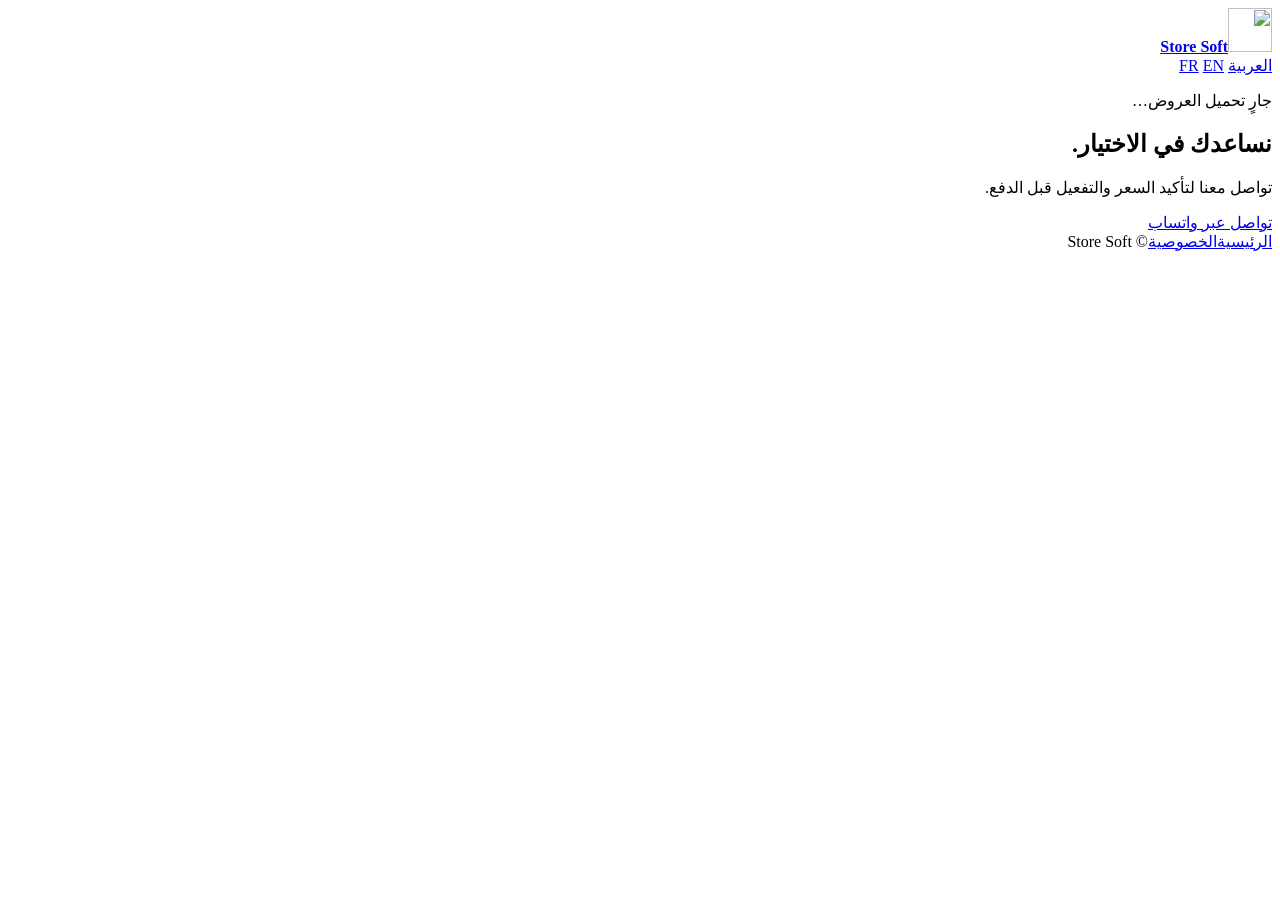
==== pricing/index.html @ 0ac0b31d "chore: serve the site on storesoft.org Copy of dzstoredzd.github.io. CNAME, canonical, og, sitemap a" ====
<!DOCTYPE html>
<html lang="ar" dir="rtl">
<head>
  <meta charset="utf-8" />
  <meta name="viewport" content="width=device-width, initial-scale=1" />
  <title>Store Soft — الأسعار والعروض</title>
  <meta name="description" content="الأسعار والعروض الحالية لـ Store Soft. تواصل معنا لاختيار العرض المناسب لمحلك." />
  <meta name="referrer" content="strict-origin-when-cross-origin" />
  <link rel="icon" type="image/png" href="/assets/icon.png" />
  <link rel="canonical" href="https://storesoft.org/pricing/" />
  <link rel="stylesheet" href="/assets/fonts/plex.css?v=20261101" />
  <link rel="stylesheet" href="pricing.css?v=20261023-embed" />
  <script src="offers.js?v=20261023-simple" defer></script>
  <script src="pricing.js?v=20261023-embed" defer></script>
</head>
<body>
  <header class="topbar wrap">
    <a class="brand" href="/" aria-label="Store Soft"><img src="/assets/icon.png" width="44" height="44" alt="" /><strong>Store Soft</strong></a>
    <nav aria-label="Language" class="languages">
      <a href="?lang=ar" lang="ar" data-lang="ar">العربية</a>
      <a href="?lang=fr" lang="fr" data-lang="fr">FR</a>
      <a href="?lang=en" lang="en" data-lang="en">EN</a>
    </nav>
  </header>
  <main class="wrap">
    <p id="status" role="status" aria-live="polite" data-ui="loading">جارٍ تحميل العروض…</p>
    <div id="last" class="last" hidden></div>
    <div id="offers" class="offers" aria-busy="true"></div>
    <noscript><p class="notice">فعّل JavaScript لعرض الأسعار الحالية. · Activez JavaScript pour voir les tarifs actuels. · Enable JavaScript to see current prices.</p></noscript>
    <aside class="support" id="help">
      <div><h2 data-ui="supportTitle">نساعدك في الاختيار.</h2><p data-ui="supportBody">تواصل معنا لتأكيد السعر والتفعيل قبل الدفع.</p></div>
      <a class="button" id="support" href="https://wa.me/213654338649" data-ui="contact">تواصل عبر واتساب</a>
    </aside>
  </main>
  <footer class="wrap"><a href="/" data-ui="home">الرئيسية</a><a href="/privacy.html" data-ui="privacy">الخصوصية</a><span>© Store Soft</span></footer>
</body>
</html>
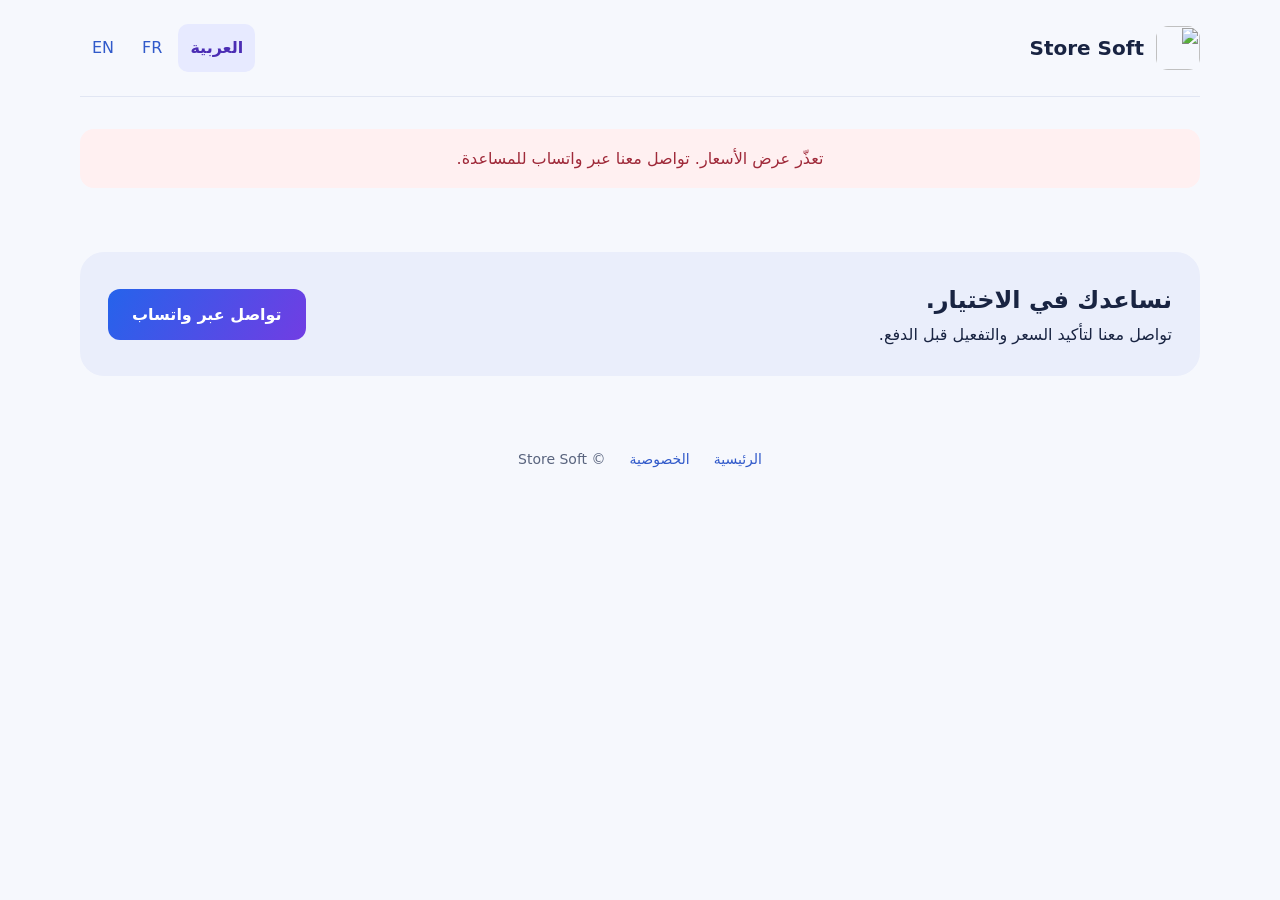
==== commit 6bd4fdfb: "feat(pricing): device counter stops at 3, WhatsApp above that The offers are now packs of 1, 2 and 3" ====
--- a/pricing/index.html
+++ b/pricing/index.html
@@ -9,9 +9,9 @@
   <link rel="icon" type="image/png" href="/assets/icon.png" />
   <link rel="canonical" href="https://storesoft.org/pricing/" />
   <link rel="stylesheet" href="/assets/fonts/plex.css?v=20261101" />
-  <link rel="stylesheet" href="pricing.css?v=20261023-embed" />
+  <link rel="stylesheet" href="pricing.css?v=20261104-packs" />
   <script src="offers.js?v=20261023-simple" defer></script>
-  <script src="pricing.js?v=20261023-embed" defer></script>
+  <script src="pricing.js?v=20261104-packs" defer></script>
 </head>
 <body>
   <header class="topbar wrap">
--- a/pricing/pricing.css
+++ b/pricing/pricing.css
@@ -0,0 +1,77 @@
+:root { color-scheme: light; font-family: "IBM Plex Sans Arabic", system-ui, -apple-system, "Segoe UI", sans-serif; color: #192442; background: #f6f8fd; --blue: #2563eb; --purple: #713de3; }
+* { box-sizing: border-box; }
+[hidden] { display: none !important; }
+body { margin: 0; line-height: 1.7; }
+a { color: #315aca; text-decoration: none; }
+button { font: inherit; color: inherit; }
+button, .button, .languages a, footer a { min-height: 48px; }
+button { border: 1px solid #cdd6eb; border-radius: 12px; background: white; padding: 8px 16px; cursor: pointer; }
+button:hover, .languages a:hover { background: #eef2ff; }
+:focus-visible { outline: 3px solid #7543e6; outline-offset: 3px; }
+.wrap { width: calc(100% - 40px); max-width: 1120px; margin: auto; }
+.topbar { display: flex; justify-content: space-between; align-items: center; gap: 16px; padding: 24px 0; border-bottom: 1px solid #e1e6f3; }
+.brand { display: flex; align-items: center; gap: 12px; color: #192442; font-size: 20px; white-space: nowrap; }
+.brand img { border-radius: 12px; }
+.languages { display: flex; gap: 4px; }
+.languages a { padding: 10px 12px; border-radius: 10px; display: inline-flex; align-items: center; }
+.languages a[aria-current="true"] { background: #e7eaff; color: #4b2db4; font-weight: 700; }
+main { padding-top: 32px; }
+#status { text-align: center; color: #59647e; min-height: 28px; margin: 0 0 24px; }
+#status:empty { display: none; }
+#status.error { color: #9f2939; background: #fff0f1; padding: 16px; border-radius: 14px; }
+.last, .offer { width: 100%; max-width: 520px; margin-left: auto; margin-right: auto; }
+.last { margin-bottom: 16px; }
+.last-offer { display: flex; flex-direction: column; gap: 8px; padding: 14px 18px; border-radius: 16px; border: 1px solid #f3c79c; background: #fff6ec; color: #6b3508; overflow-wrap: break-word; overflow-wrap: anywhere; }
+.last-offer:hover { background: #ffefdd; }
+.last-title { font-weight: 700; }
+.last-row { display: flex; align-items: center; justify-content: space-between; flex-wrap: wrap; gap: 8px; }
+.ask { color: #4b2db4; font-weight: 700; font-size: 15px; }
+.badge { padding: 4px 12px; border-radius: 999px; background: #ffe2c7; color: #a1460a; font-size: 14px; font-weight: 700; }
+.offers { display: flex; justify-content: center; }
+.offer { border: 1px solid #dce3f3; border-top: 5px solid #7543e6; border-radius: 24px; background: #fff; padding: 32px; display: flex; flex-direction: column; box-shadow: 0 12px 40px #283f7710; overflow-wrap: break-word; overflow-wrap: anywhere; }
+.offer h2 { margin: 0; font-size: 20px; line-height: 1.4; color: #4b2db4; }
+.price { margin: 8px 0 0; display: flex; align-items: baseline; flex-wrap: wrap; gap: 8px; }
+.amount { font-size: 38px; font-size: clamp(38px, 6vw, 48px); color: #253e83; font-weight: 800; line-height: 1.2; font-variant-numeric: tabular-nums; }
+.period { color: #59647e; font-size: 18px; font-weight: 600; }
+.per-day { margin: 4px 0 0; color: #1f7a4d; font-weight: 700; }
+.devices { margin: 24px 0 8px; padding: 10px 10px 10px 16px; border-radius: 16px; background: #f3f5fc; display: flex; align-items: center; justify-content: space-between; flex-wrap: wrap; gap: 12px; }
+[dir="rtl"] .devices { padding: 10px 16px 10px 10px; }
+.devices-label { font-weight: 600; }
+.stepper { display: flex; align-items: center; gap: 8px; }
+.stepper button { width: 48px; height: 48px; padding: 0; font-size: 24px; font-weight: 700; line-height: 1; color: #4b2db4; }
+.stepper button:disabled { opacity: .4; cursor: default; background: white; }
+.count { min-width: 40px; text-align: center; font-size: 22px; font-weight: 800; font-variant-numeric: tabular-nums; }
+.extra { margin: 0; color: #59647e; font-size: 14px; }
+.more-devices { display: flex; align-items: center; min-height: 48px; color: #4b2db4; font-size: 14px; font-weight: 600; }
+.gains { margin: 24px 0 0; font-size: 18px; }
+.features { padding: 0; list-style: none; margin: 8px 0 24px; }
+.features li { padding: 6px 0 6px 25px; position: relative; }
+.features li::before { content: "✓"; position: absolute; left: 0; color: #6840c0; font-weight: 700; }
+[dir="rtl"] .features li { padding-right: 25px; padding-left: 0; }
+[dir="rtl"] .features li::before { left: auto; right: 0; }
+.button { display: inline-flex; align-items: center; justify-content: center; border-radius: 12px; padding: 12px 24px; background: linear-gradient(120deg, #2563eb, #713de3); color: white; font-weight: 700; text-align: center; }
+.button:hover { filter: brightness(1.08); }
+.offer .button { width: 100%; font-size: 18px; }
+.payment { text-align: center; color: #3b4766; font-weight: 600; margin: 12px 0 0; }
+.billing-note { color: #59647e; font-size: 13px; text-align: center; margin: 4px 0 0; }
+.support { margin: 40px 0 20px; padding: 28px; border-radius: 24px; background: #eaeefb; display: flex; align-items: center; justify-content: space-between; gap: 24px; }
+.support h2, .support p { margin: 0; }
+footer { display: flex; justify-content: center; flex-wrap: wrap; align-items: center; gap: 24px; padding: 40px 0; color: #59647e; font-size: 14px; }
+footer a { display: inline-flex; align-items: center; }
+/* ?embed=1 inside the download and Android pages: prices only, no page frame. */
+:root.embed { background: transparent; }
+.embed .topbar, .embed footer { display: none; }
+.embed .wrap { width: 100%; }
+.embed main { padding: 4px 0 8px; }
+.embed .support { margin: 16px 0 0; }
+@media (max-width: 599px) { .wrap { width: calc(100% - 32px); } .topbar { gap: 8px; flex-wrap: wrap; padding: 16px 0; } .brand { font-size: 18px; gap: 8px; } .languages a { padding: 10px; } main { padding-top: 20px; } .offer { padding: 24px 20px; } .support { flex-direction: column; align-items: stretch; padding: 24px; } }
+/* Android's original WebView lacks flex gap and logical spacing. */
+@supports not (gap: 1px) {
+  .brand img { margin: 0 6px; }
+  .languages a { margin: 0 2px; }
+  .last-offer > * { margin: 4px 0; }
+  .last-row > *, .price > *, .devices > *, .stepper > * { margin: 4px; }
+  .support > * { margin: 6px; }
+  footer > * { margin: 0 12px; }
+}
+@media (prefers-reduced-motion: no-preference) { .button { transition: filter .15s; } }
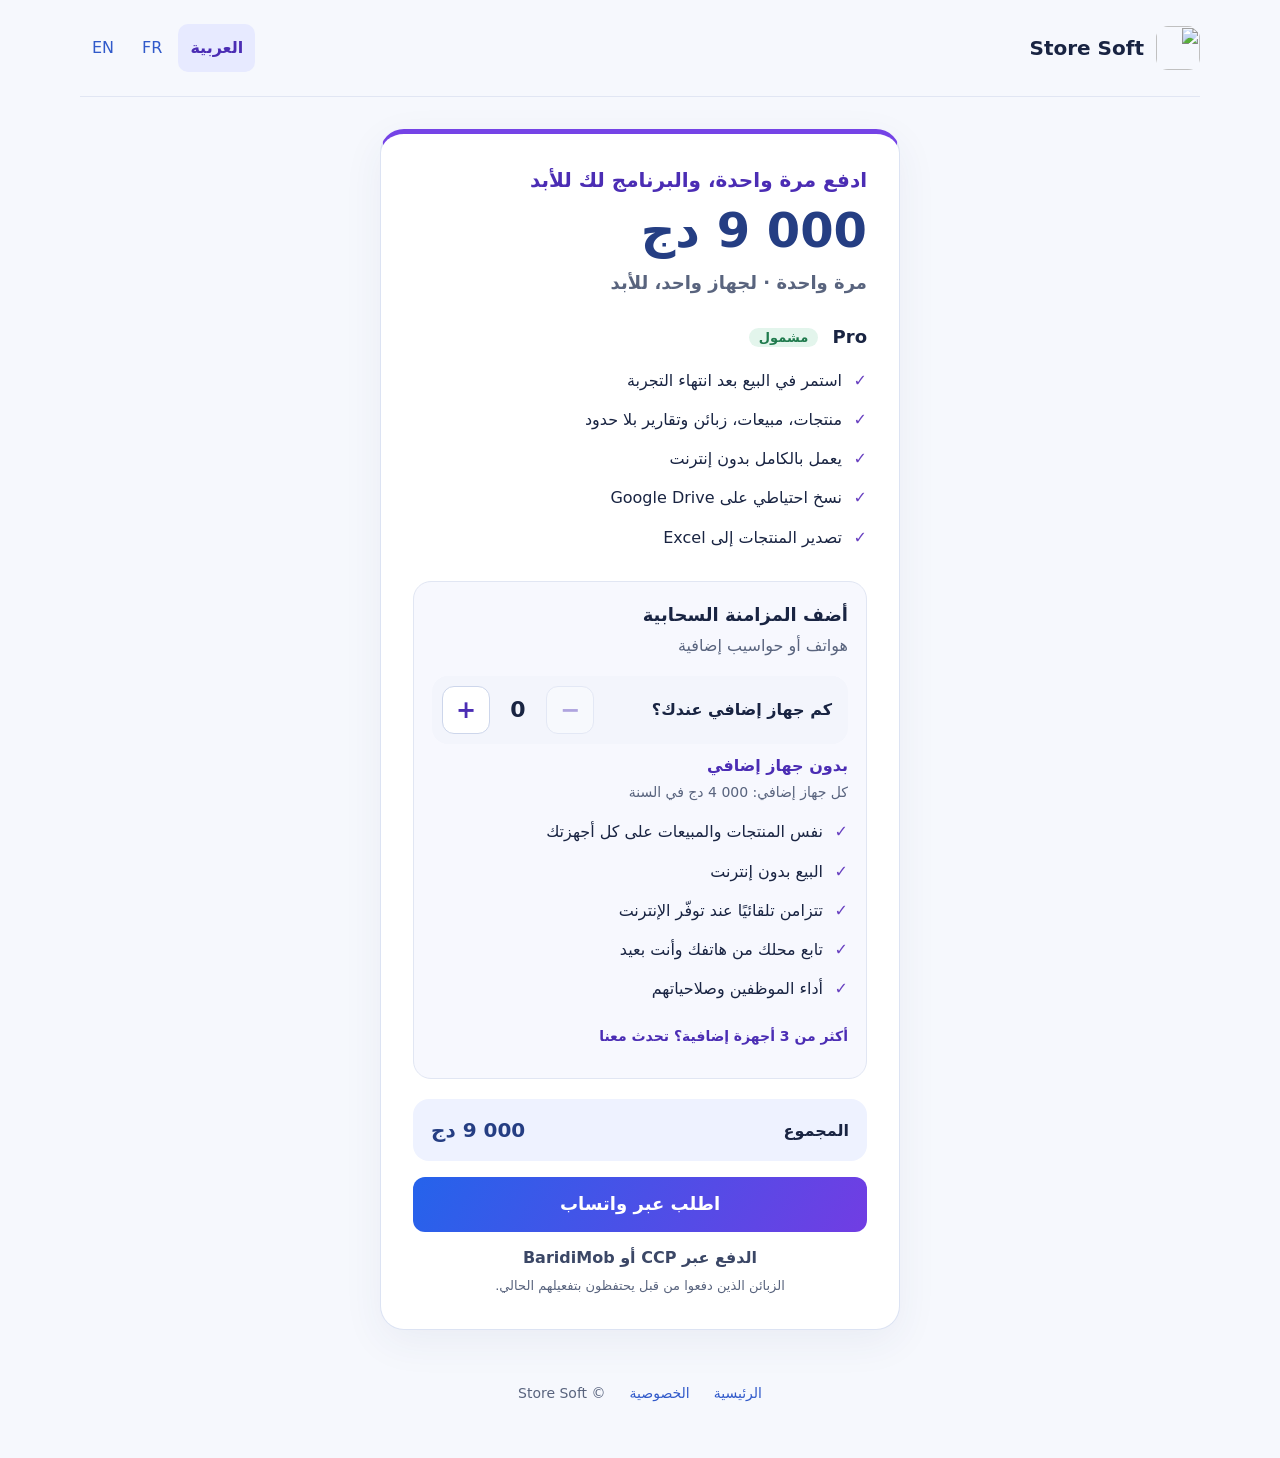
==== commit bf5a5418: "fix: pricing matches the app's pay-once offer; Arabic prices with دج and no-break spaces - /pricing:" ====
--- a/pricing/index.html
+++ b/pricing/index.html
@@ -9,9 +9,9 @@
   <link rel="icon" type="image/png" href="/assets/icon.png" />
   <link rel="canonical" href="https://storesoft.org/pricing/" />
   <link rel="stylesheet" href="/assets/fonts/plex.css?v=20261101" />
-  <link rel="stylesheet" href="pricing.css?v=20261104-packs" />
-  <script src="offers.js?v=20261023-simple" defer></script>
-  <script src="pricing.js?v=20261104-packs" defer></script>
+  <link rel="stylesheet" href="pricing.css?v=20261117-once" />
+  <script src="offers.js?v=20261117-once" defer></script>
+  <script src="pricing.js?v=20261117-once" defer></script>
 </head>
 <body>
   <header class="topbar wrap">
@@ -24,7 +24,6 @@
   </header>
   <main class="wrap">
     <p id="status" role="status" aria-live="polite" data-ui="loading">جارٍ تحميل العروض…</p>
-    <div id="last" class="last" hidden></div>
     <div id="offers" class="offers" aria-busy="true"></div>
     <noscript><p class="notice">فعّل JavaScript لعرض الأسعار الحالية. · Activez JavaScript pour voir les tarifs actuels. · Enable JavaScript to see current prices.</p></noscript>
     <aside class="support" id="help">
--- a/pricing/pricing.css
+++ b/pricing/pricing.css
@@ -19,22 +19,25 @@
 #status { text-align: center; color: #59647e; min-height: 28px; margin: 0 0 24px; }
 #status:empty { display: none; }
 #status.error { color: #9f2939; background: #fff0f1; padding: 16px; border-radius: 14px; }
-.last, .offer { width: 100%; max-width: 520px; margin-left: auto; margin-right: auto; }
-.last { margin-bottom: 16px; }
-.last-offer { display: flex; flex-direction: column; gap: 8px; padding: 14px 18px; border-radius: 16px; border: 1px solid #f3c79c; background: #fff6ec; color: #6b3508; overflow-wrap: break-word; overflow-wrap: anywhere; }
-.last-offer:hover { background: #ffefdd; }
-.last-title { font-weight: 700; }
-.last-row { display: flex; align-items: center; justify-content: space-between; flex-wrap: wrap; gap: 8px; }
-.ask { color: #4b2db4; font-weight: 700; font-size: 15px; }
-.badge { padding: 4px 12px; border-radius: 999px; background: #ffe2c7; color: #a1460a; font-size: 14px; font-weight: 700; }
+.offer { width: 100%; max-width: 520px; margin-left: auto; margin-right: auto; }
 .offers { display: flex; justify-content: center; }
 .offer { border: 1px solid #dce3f3; border-top: 5px solid #7543e6; border-radius: 24px; background: #fff; padding: 32px; display: flex; flex-direction: column; box-shadow: 0 12px 40px #283f7710; overflow-wrap: break-word; overflow-wrap: anywhere; }
 .offer h2 { margin: 0; font-size: 20px; line-height: 1.4; color: #4b2db4; }
 .price { margin: 8px 0 0; display: flex; align-items: baseline; flex-wrap: wrap; gap: 8px; }
 .amount { font-size: 38px; font-size: clamp(38px, 6vw, 48px); color: #253e83; font-weight: 800; line-height: 1.2; font-variant-numeric: tabular-nums; }
 .period { color: #59647e; font-size: 18px; font-weight: 600; }
-.per-day { margin: 4px 0 0; color: #1f7a4d; font-weight: 700; }
-.devices { margin: 24px 0 8px; padding: 10px 10px 10px 16px; border-radius: 16px; background: #f3f5fc; display: flex; align-items: center; justify-content: space-between; flex-wrap: wrap; gap: 12px; }
+.amount, .total-value { white-space: nowrap; }
+.included { margin: 0 8px; padding: 2px 10px; border-radius: 999px; background: #e3f5ec; color: #1f7a4d; font-size: 13px; font-weight: 700; vertical-align: middle; }
+.sync { margin: 0 0 20px; padding: 18px; border-radius: 18px; background: #f7f8fe; border: 1px solid #e1e6f3; }
+.sync h3 { margin: 0; font-size: 18px; }
+.sync-body { margin: 2px 0 0; color: #59647e; }
+.sync .features { margin-bottom: 4px; }
+.count-label { margin: 0 0 2px; font-weight: 700; color: #4b2db4; }
+.total { margin: 0 0 16px; padding: 14px 18px; border-radius: 16px; background: #eef2ff; display: flex; align-items: center; justify-content: space-between; flex-wrap: wrap; gap: 8px; }
+.total-label { font-weight: 700; }
+.total-value { font-size: 20px; font-weight: 800; color: #253e83; white-space: normal; }
+.total-value bdi { white-space: nowrap; }
+.devices { margin: 16px 0 8px; padding: 10px 10px 10px 16px; border-radius: 16px; background: #f3f5fc; display: flex; align-items: center; justify-content: space-between; flex-wrap: wrap; gap: 12px; }
 [dir="rtl"] .devices { padding: 10px 16px 10px 10px; }
 .devices-label { font-weight: 600; }
 .stepper { display: flex; align-items: center; gap: 8px; }
@@ -69,8 +72,7 @@
 @supports not (gap: 1px) {
   .brand img { margin: 0 6px; }
   .languages a { margin: 0 2px; }
-  .last-offer > * { margin: 4px 0; }
-  .last-row > *, .price > *, .devices > *, .stepper > * { margin: 4px; }
+  .price > *, .devices > *, .stepper > *, .total > * { margin: 4px; }
   .support > * { margin: 6px; }
   footer > * { margin: 0 12px; }
 }
